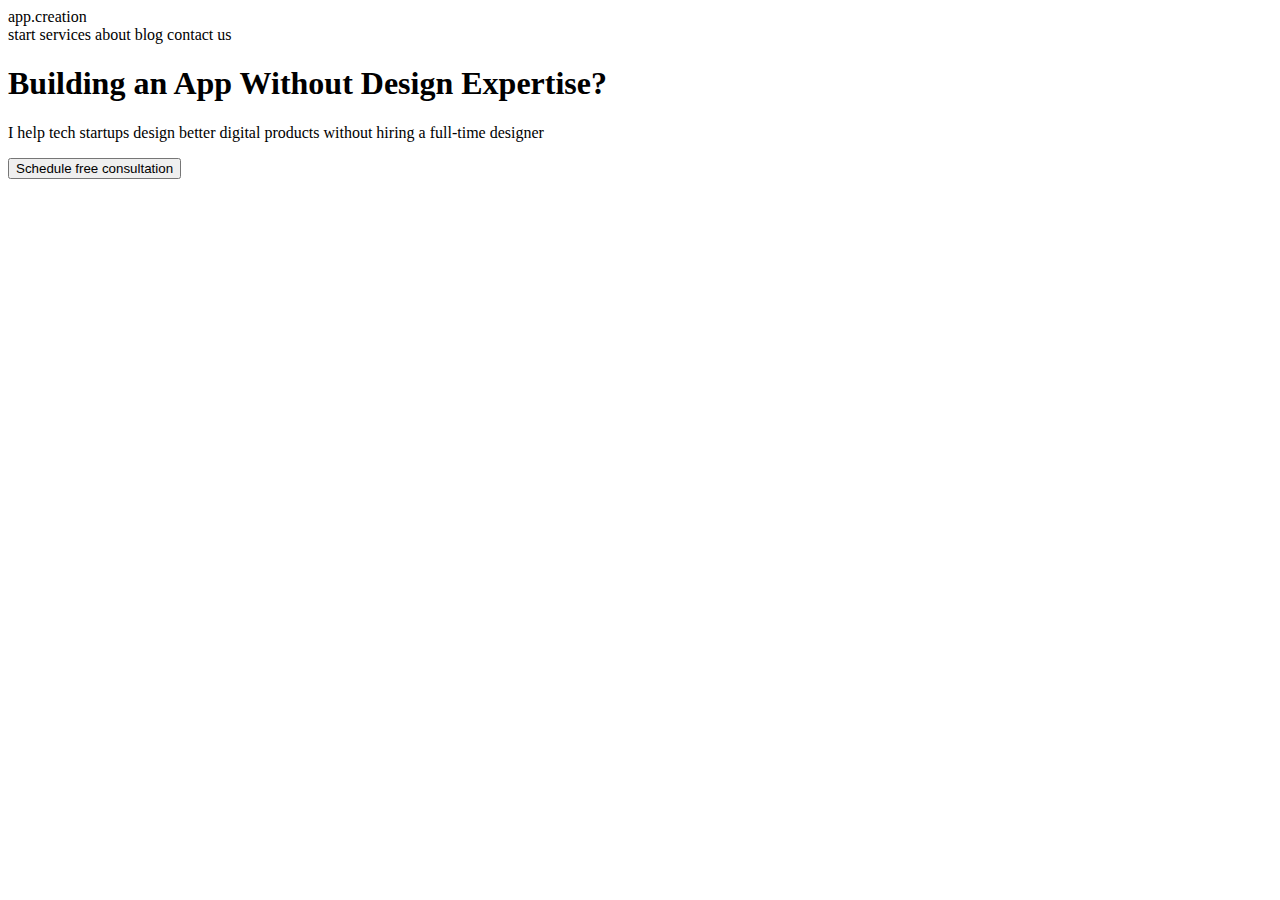
==== index.html @ b450640f "Разметка сайта" ====
<!DOCTYPE html>
<html>

<head>
     <meta charset="utf-8">
     <title>Мой первый сайт</title>

</head>

<body>

 <header>

  <div>app.creation</div>

  <nav>

   <a>start</a>

   <a>services</a>

   <a>about</a>

   <a>blog</a>


   <a>contact us</a>

  </nav>

 </header>



 <section>

  <main>

   <h1>Building an App Without Design Expertise?</h1>

   <p>I help tech startups design better digital products

without
hiring a full-time designer</p>

   <button>Schedule free consultation</button>

  </main>

  <div>

   <img>

  </div>

 </section>

</body>

</html>
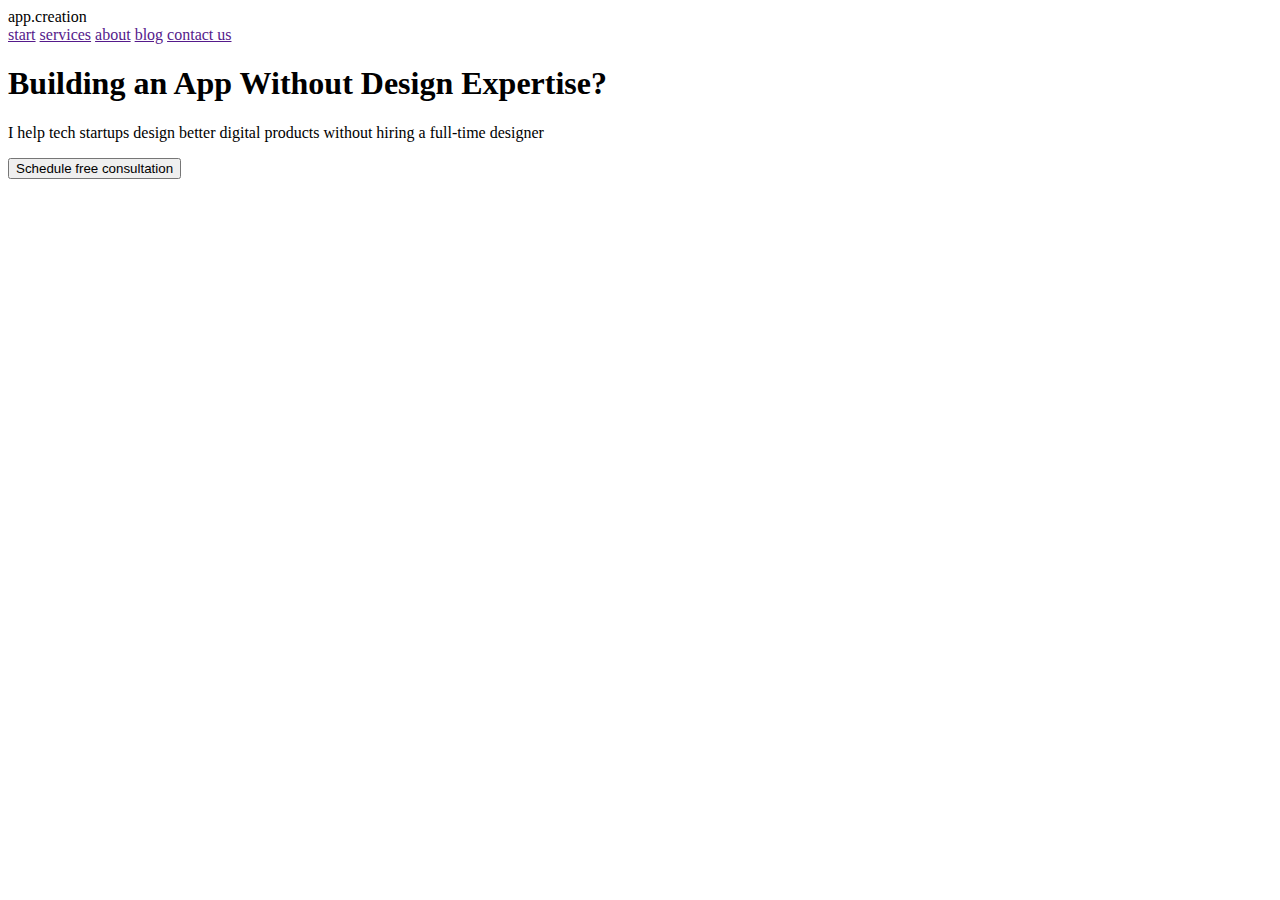
==== commit c9567c0d: "Правка кода" ====
--- a/index.html
+++ b/index.html
@@ -1,60 +1,30 @@
 <!DOCTYPE html>
 <html>
-
-<head>
-     <meta charset="utf-8">
-     <title>Мой первый сайт</title>
-
-</head>
-
-<body>
-
- <header>
-
-  <div>app.creation</div>
-
-  <nav>
-
-   <a>start</a>
-
-   <a>services</a>
-
-   <a>about</a>
-
-   <a>blog</a>
-
-
-   <a>contact us</a>
-
-  </nav>
-
- </header>
-
-
-
- <section>
-
-  <main>
-
-   <h1>Building an App Without Design Expertise?</h1>
-
-   <p>I help tech startups design better digital products
-
-without
-hiring a full-time designer</p>
-
-   <button>Schedule free consultation</button>
-
-  </main>
-
-  <div>
-
-   <img>
-
-  </div>
-
- </section>
-
-</body>
-
+  <head>
+    <meta charset="utf-8">
+    <title>Мой первый сайт</title>
+  </head>
+  <body>
+    <header>
+      <div>app.creation</div>
+      <nav>
+        <a href="">start</a>
+        <a href="">services</a>
+        <a href="">about</a>
+        <a href="">blog</a>
+        <a href="">contact us</a>
+      </nav>
+    </header>
+    <section>
+      <main>
+        <h1>Building an App Without Design Expertise?</h1>
+        <p>I help tech startups design better digital products
+          without hiring a full-time designer</p>
+        <button>Schedule free consultation</button>
+      </main>
+      <div>
+        <img src="" alt="">
+      </div>
+    </section>
+  </body>
 </html>
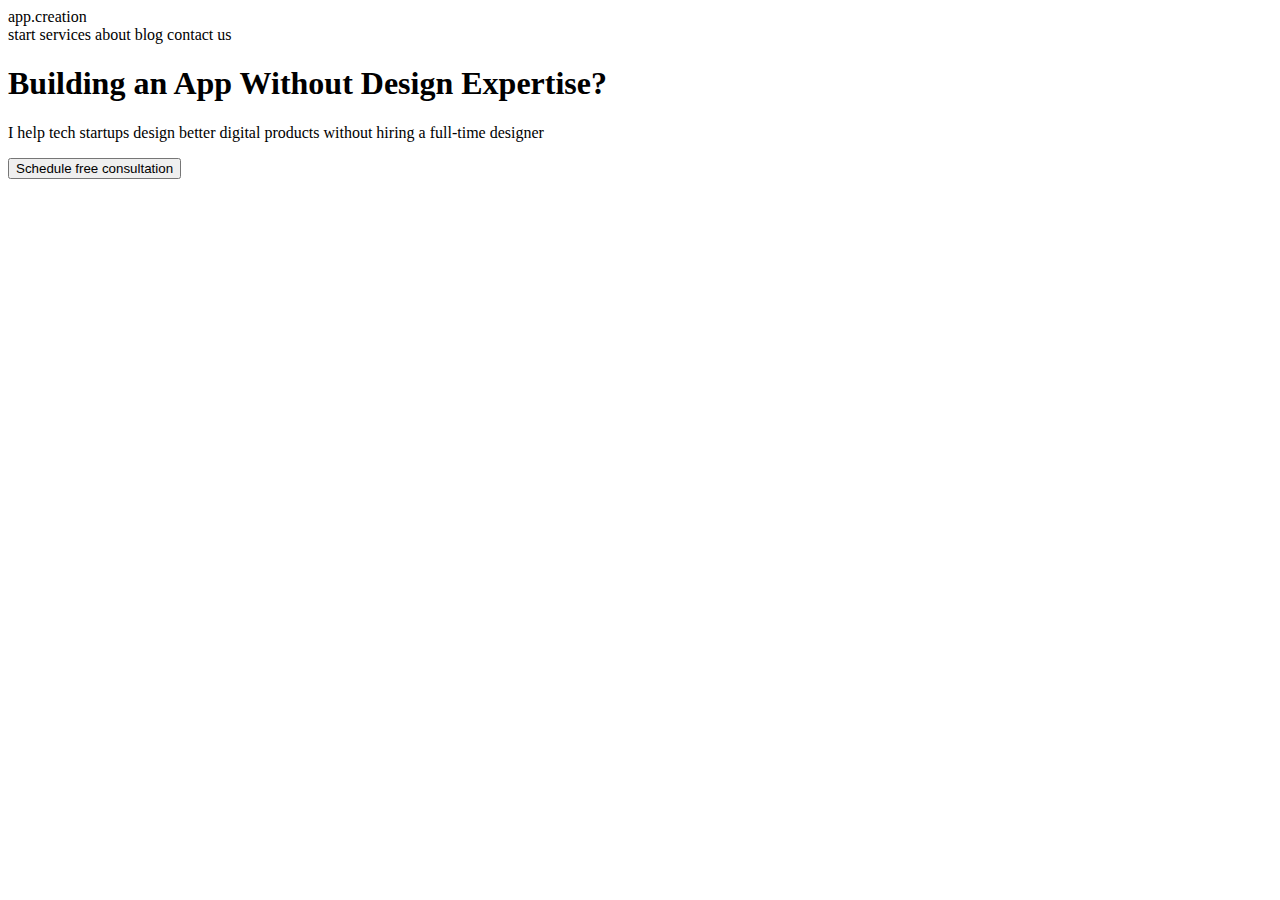
==== commit 02470707: "Правка кода" ====
--- a/index.html
+++ b/index.html
@@ -1,30 +1,60 @@
 <!DOCTYPE html>
 <html>
+
   <head>
     <meta charset="utf-8">
     <title>Мой первый сайт</title>
+
   </head>
+
   <body>
+
     <header>
+
       <div>app.creation</div>
+
       <nav>
-        <a href="">start</a>
-        <a href="">services</a>
-        <a href="">about</a>
-        <a href="">blog</a>
-        <a href="">contact us</a>
+
+   <a>start</a>
+
+   <a>services</a>
+
+   <a>about</a>
+
+   <a>blog</a>
+
+
+   <a>contact us</a>
+
       </nav>
+
     </header>
+
+
+
     <section>
+
       <main>
+
         <h1>Building an App Without Design Expertise?</h1>
+
         <p>I help tech startups design better digital products
-          without hiring a full-time designer</p>
+
+without
+hiring a full-time designer</p>
+
         <button>Schedule free consultation</button>
+
       </main>
+
       <div>
-        <img src="" alt="">
+
+   <img>
+
       </div>
+
     </section>
+
   </body>
+
 </html>
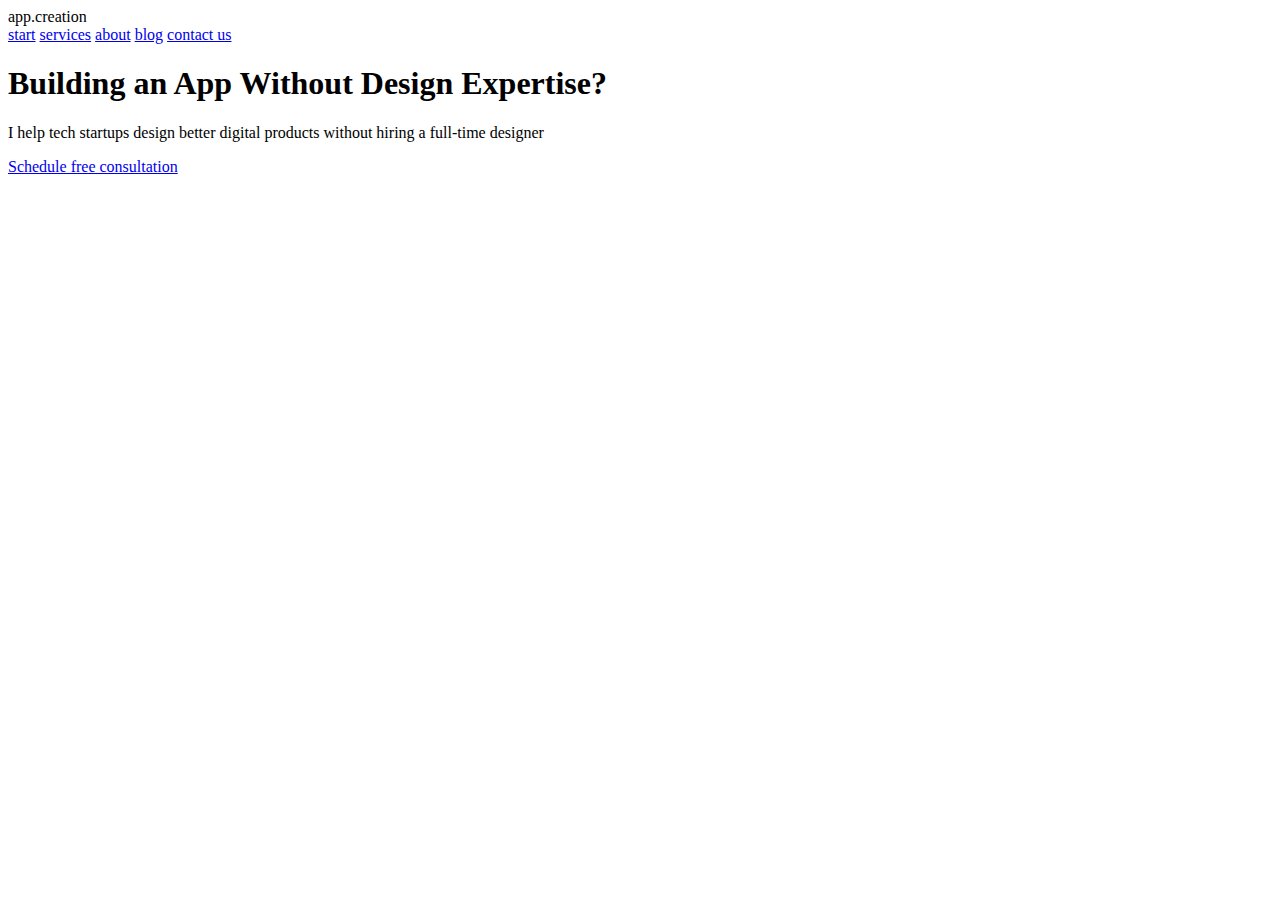
==== commit 0c463dab: "Обновленный сайт" ====
--- a/index.html
+++ b/index.html
@@ -1,60 +1,35 @@
-<!DOCTYPE html>
-<html>
-
-  <head>
-    <meta charset="utf-8">
-    <title>Мой первый сайт</title>
-
-  </head>
-
-  <body>
-
-    <header>
-
-      <div>app.creation</div>
-
-      <nav>
-
-   <a>start</a>
-
-   <a>services</a>
-
-   <a>about</a>
-
-   <a>blog</a>
-
-
-   <a>contact us</a>
-
-      </nav>
-
-    </header>
-
-
-
-    <section>
-
-      <main>
-
-        <h1>Building an App Without Design Expertise?</h1>
-
-        <p>I help tech startups design better digital products
-
-without
-hiring a full-time designer</p>
-
-        <button>Schedule free consultation</button>
-
-      </main>
-
-      <div>
-
-   <img>
-
-      </div>
-
-    </section>
-
-  </body>
-
-</html>
+<!DOCTYPE html>
+<html>
+  <head>
+    <meta charset="utf-8">
+    <title>Мой первый сайт</title>
+    <link rel="stylesheet" href="https://fonts.googleapis.com/css?family=Roboto">
+    <link rel="stylesheet" href="fonts.css">
+    <link rel="stylesheet" href="styles_1920.css">
+  </head>
+  <body>
+    <div class="wrapper">
+      <header class="header">
+        <div class="logo">
+          <div class="logo_circle logo_circle_color_dark-blue"></div>
+          <div class="logo_circle logo_circle_color_blue"></div>
+            app.creation
+        </div>
+        <nav class="menu">
+          <a class="menu__item" href="#">start</a>
+          <a class="menu__item" href="#">services</a>
+          <a class="menu__item" href="#">about</a>
+          <a class="menu__item" href="#">blog</a>
+          <a class="menu__item menu__item_activ" href="#">contact us</a>
+        </nav>
+      </header>
+      <section class="main">
+          <h1 class="main__title">
+            Building an App <span class="main__title-text_highlight">Without Design Expertise?</span>
+          </h1>
+          <p class="main__subtitle">I help tech startups design better digital products without hiring a full-time designer</p>
+          <a class="main__button" href="#">Schedule free consultation</a>
+      </section>
+    </div>
+  </body>
+</html>
--- a/fonts.css
+++ b/fonts.css
@@ -0,0 +1,40 @@
+/*! Generated by Font Squirrel (https://www.fontsquirrel.com) on November 27, 2020 */
+
+
+
+@font-face {
+    font-family: 'pt_serifbold';
+    src: url('fonts/ptserif-bold-webfont.woff') format('woff');
+    font-weight:  normal;
+    font-style:  normal;
+}
+
+
+
+
+@font-face {
+    font-family:  'pt_serifbold_italic';
+    src:  url('fonts/ptserif-bolditalic-webfont.woff') format('woff');
+    font-weight: normal;
+    font-style: normal;
+}
+
+
+
+
+@font-face {
+    font-family:  'pt_serifitalic';
+    src:  url('fonts/ptserif-italic-webfont.woff') format('woff');
+    font-weight: normal;
+    font-style: normal;
+}
+
+
+
+
+@font-face {
+    font-family:  'pt_serifregular';
+    src:  url('fonts/ptserif-regular-webfont.woff') format('woff');
+    font-weight: normal;
+    font-style: normal;
+}
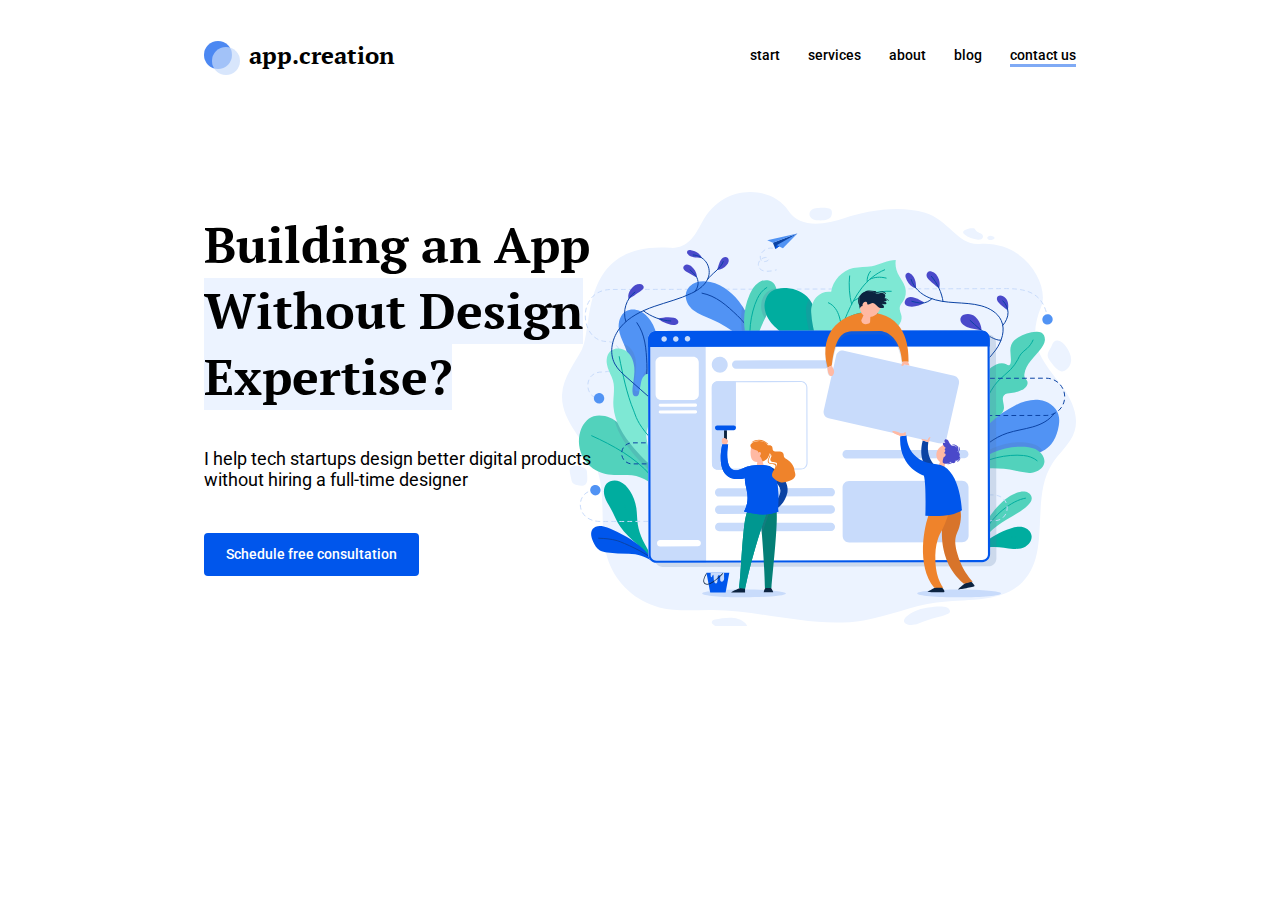
==== commit 4b150f21: "Адаптация сайта для мобильного устройства" ====
--- a/index.html
+++ b/index.html
@@ -2,10 +2,11 @@
 <html>
   <head>
     <meta charset="utf-8">
+    <meta name="viewport" content="width=device-width, initial-scale=1">
     <title>Мой первый сайт</title>
     <link rel="stylesheet" href="https://fonts.googleapis.com/css?family=Roboto">
     <link rel="stylesheet" href="fonts.css">
-    <link rel="stylesheet" href="styles_1920.css">
+    <link rel="stylesheet" href="styles.css">
   </head>
   <body>
     <div class="wrapper">
@@ -13,7 +14,7 @@
         <div class="logo">
           <div class="logo_circle logo_circle_color_dark-blue"></div>
           <div class="logo_circle logo_circle_color_blue"></div>
-            app.creation
+          <div class="logo_text">app.creation</div> 
         </div>
         <nav class="menu">
           <a class="menu__item" href="#">start</a>
@@ -22,6 +23,19 @@
           <a class="menu__item" href="#">blog</a>
           <a class="menu__item menu__item_activ" href="#">contact us</a>
         </nav>
+        <div class="hamburger-menu">
+          <input id="menu__toggle" type="checkbox" />
+          <label class="menu__btn" for="menu__toggle">
+            <span></span>
+          </label>      
+          <ul class="menu__box">
+            <li><a class="menu__item" href="#">start</a></li>
+            <li><a class="menu__item" href="#">services</a></li>
+            <li><a class="menu__item" href="#">about</a></li>
+            <li><a class="menu__item" href="#">blog</a></li>
+            <li><a class="menu__item" href="#">contact us</a></li>
+          </ul>
+        </div>
       </header>
       <section class="main">
           <h1 class="main__title">
--- a/styles.css
+++ b/styles.css
@@ -0,0 +1,430 @@
+
+
+.title {
+  font-family: Roboto;
+}
+
+.body {
+  margin: auto;
+}
+
+.wrapper {
+  margin: auto;
+  width: 80%;
+}
+
+.header {
+  display: flex;
+  justify-content: space-between;
+  margin-bottom: 135px;
+}
+
+.logo {
+  position: relative;
+  padding: 40px 0;
+  padding-left: 44px;
+}
+
+.logo_text {
+  font: bold 24px/32px pt_serifbold, arial, helvetika, sans-serif;
+}
+
+.logo_circle {
+  position: absolute;
+  left: 0;
+  top: 50%;
+  transform: translateY(-50%);
+  width: 28px;
+  height: 28px;
+}
+
+.logo_circle_color_dark-blue {
+  background: #0056ec;
+  border-radius: 50%;
+  opacity: 0.7;
+}
+
+.logo_circle_color_blue {
+  left: 8px;
+  top: 56%;
+  background: #c8dbfb;
+  border-radius: 50%;
+  opacity: 0.7;
+}
+
+.menu {
+  display: flex;
+  align-items: center;
+}
+
+.menu__item {
+  position: relative;
+  margin-right: 26px;
+  font: 500 18px/21px Roboto, arial, helvetika, sans-serif;
+  color: #000;
+  text-decoration: none;
+}
+
+.menu__item:last-child {
+  margin-right: 0;
+}
+
+.menu__item_activ::after {
+  display: block;
+  content: '';
+  width: 100%;
+  height: 3px;
+  background: #0056ec;
+  position: absolute;
+  padding-right: 0;
+}
+
+.menu__item:hover {
+  opacity: 0.5;
+}
+
+.menu__item::after {
+  position: absolute;
+  left: 0;
+  display: block;
+  content: '';
+  width: 0;
+  height: 3px;
+  background: #0056ec;
+  transition: opacity 0.5s, width 0.5s;
+}
+
+.menu__item:hover::after,
+.menu__item_activ::after {
+  opacity: 0.5;
+  width: 100%;
+}
+
+.hamburger-menu {
+  display: none;
+}
+
+.main {
+  padding: 0 65% 200px 0;
+  background: top right no-repeat url(img/Frame.svg);
+}
+
+.main__title {
+  padding: 70px 0 13px 0;
+  margin: auto;
+  font: bold 66px/88px pt_serifbold, arial, helvetika, sans-serif;
+}
+
+.main__title-text_highlight {
+  background: #ecf3ff;
+}
+
+.main__subtitle {
+  width: 455px;
+  height: 52px;
+  padding-bottom: 20px;
+  margin-bottom: 0 0 41px 0;
+  font: 400 22px/26px Roboto, arial, helvetika, sans-serif;
+}
+
+.main__button {
+  display: inline-block;
+  font: 500 18px/21px Roboto, arial, helvetika, sans-serif;
+  color: #fff;
+  background: #0056ec;
+  padding: 17px 26px;
+  text-decoration: none;
+  border-radius: 4px;
+  transition: opacity 0.5s;
+}
+
+.main__button:hover {
+  opacity: 0.5;
+}
+
+@media (max-width: 1390px) {
+  .wrapper {
+    width: 70%;
+  }
+
+  .header {    
+    margin-bottom: 100px;
+  }
+
+  .main {    
+    background: top right no-repeat url(img/Frame_1366.svg);
+  }
+
+  .main__title {    
+    font: bold 58px/77px pt_serifbold, arial, helvetika, sans-serif;
+  }
+}
+
+@media (max-width: 1367px) {
+  .wrapper {
+    width: 69%;
+  }
+
+  .header {    
+    margin-bottom: 90px;
+  }
+
+  .logo {    
+    padding: 31px 0;
+    padding-left: 45px;
+  }
+
+  .menu__item {    
+    margin-right: 28px;
+    font: 500 14px/17px Roboto, arial, helvetika, sans-serif;
+  }
+
+  .main {
+    padding: 0 55% 50px 0;
+    background: top right no-repeat url(img/Frame_1366.svg);
+  }
+
+  .main__title {
+    padding: 20px 0;
+    margin: auto;
+    font: bold 50px/66px pt_serifbold, arial, helvetika, sans-serif;
+  }
+
+  .main__subtitle {
+     width: 390px;
+     height: 52px;
+     padding-bottom: 15px;
+     font: 400 18px/21px Roboto, arial, helvetika, sans-serif;
+  }
+  
+  .main__button {    
+    font: 500 14px/17px Roboto, arial, helvetika, sans-serif;
+    padding: 13px 22px;
+  }
+}
+
+@media (max-width: 1200px) {
+  .wrapper {
+    width: 92%;
+  }
+
+  .main__title {    
+    font: bold 45px/55px pt_serifbold, arial, helvetika, sans-serif;
+  }
+
+  .main__subtitle {
+    width: 260px;
+  }
+}
+  
+@media (max-width: 1100px) {
+  .wrapper {
+      width: 92%;
+  } 
+}
+
+@media (max-width: 1000px) {
+  .main__title {
+    font: bold 38px/58px pt_serifbold, arial, helvetika, sans-serif;
+  }
+
+  .main__subtitle {
+    width: 200px;
+    height: 80px;
+  }
+}
+
+@media (max-width: 860px) {
+  .main__title {
+    width: 280px;
+    margin: 0px;
+  }
+}  
+
+@media (max-width: 800px) {
+  .main__title {
+    font: bold 32px/50px pt_serifbold, arial, helvetika, sans-serif;
+    margin: 0px;
+  }
+
+}
+
+@media (max-width: 768px) {
+  .logo_text {
+    visibility: hidden;
+  }
+
+  .menu {
+    display: none;
+  }
+
+  .header {
+    margin-bottom: 28px;
+  }
+
+  .hamburger-menu {
+    display: block;
+  }
+
+  #menu__toggle {
+    opacity: 0;
+  }
+  
+  #menu__toggle:checked ~ .menu__btn > span {
+    transform: rotate(45deg);
+  }
+
+  #menu__toggle:checked ~ .menu__btn > span::before {
+    top: 0;
+    transform: rotate(0);
+  }
+
+  #menu__toggle:checked ~ .menu__btn > span::after {
+    top: 0;
+    transform: rotate(90deg);
+  }
+
+  #menu__toggle:checked ~ .menu__box {
+    visibility: visible;
+    left: 0;
+  }
+  
+  .menu__btn {
+    display: flex;
+    align-items: center;
+    position: fixed;
+    top: 32px;
+    left: 626px;  
+    width: 25px;
+    height: 17px;  
+    cursor: pointer;
+    z-index: 1;
+  }
+  
+  .menu__btn > span,
+  .menu__btn > span::before,
+  .menu__btn > span::after {
+    display: block;
+    position: absolute;  
+    width: 100%;
+    height: 2px;  
+    background-color: #0056ec;  
+    transition-duration: .25s;
+  }
+
+  .menu__btn > span::before {
+    content: '';
+    top: -8px;
+  }
+
+  .menu__btn > span::after {
+    content: '';
+    top: 8px;
+  }
+  
+  .menu__box {
+    display: block;
+    position: absolute;
+    visibility: hidden;
+    top: 0;
+    left: -100%;  
+    width: 300px;
+    height: 100%;  
+    margin: 0;
+    padding: 80px 0;  
+    list-style: none;  
+    background-color: #ffffff;
+    box-shadow: 1px 0px 6px rgba(0, 0, 0, .2);  
+    transition-duration: .25s;
+  }
+  
+  .menu__item {
+    display: block;
+    padding: 12px 24px;  
+    color: #000000;  
+    font-family: 'Roboto', sans-serif;
+    font-size: 20px;
+    font-weight: 600;  
+    text-decoration: none;  
+    transition-duration: .25s;
+  }
+  
+  .menu__item:hover {
+    background-color: #000000;
+  }
+
+  .main {
+    text-align: center;
+    padding: 74% 0 0;
+    background-size: 74%;
+    background-position: top center;
+  }
+
+  .main__title {
+    margin: auto;
+    margin-bottom: 20px;
+    font: bold 30px/39px pt_serif, arial, helvetica, sans-serif;
+  }
+
+  .main__subtitle {
+    width: 400px;
+    height: 40px;
+    margin: auto;
+    font: 500 16px/19px Roboto, arial, helvetica, sans-serif;
+  }
+
+  .main__button {
+    font: 500 14px/16px Roboto, arial, helvetica, sans-serif;
+  }
+}
+
+@media (max-width: 620px) {
+  .menu__btn {    
+    left: 526px;
+  }  
+}
+
+@media (max-width: 530px) {
+  .menu__btn {    
+    left: 426px;
+  }  
+}
+
+@media (max-width: 430px) {
+  .menu__btn {    
+    left: 360px;
+  }  
+}
+
+@media (max-width: 376px) {
+  .wrapper {
+    width: 91%;
+  }
+
+  .header {
+    margin-bottom: 20px;
+  }
+
+  .logo {
+    padding: 14px 0;
+  }
+  
+  .menu__btn {    
+    left: 326px;
+  }
+
+  .main {    
+    background:top no-repeat url(img/Frame_mobile.svg);
+  }
+
+  .main__title {
+    margin-bottom: 10px;
+  }
+
+  .main__subtitle {
+    width: 254px;
+    height: 57px;
+    padding-bottom: 27px;
+  }
+}
+
